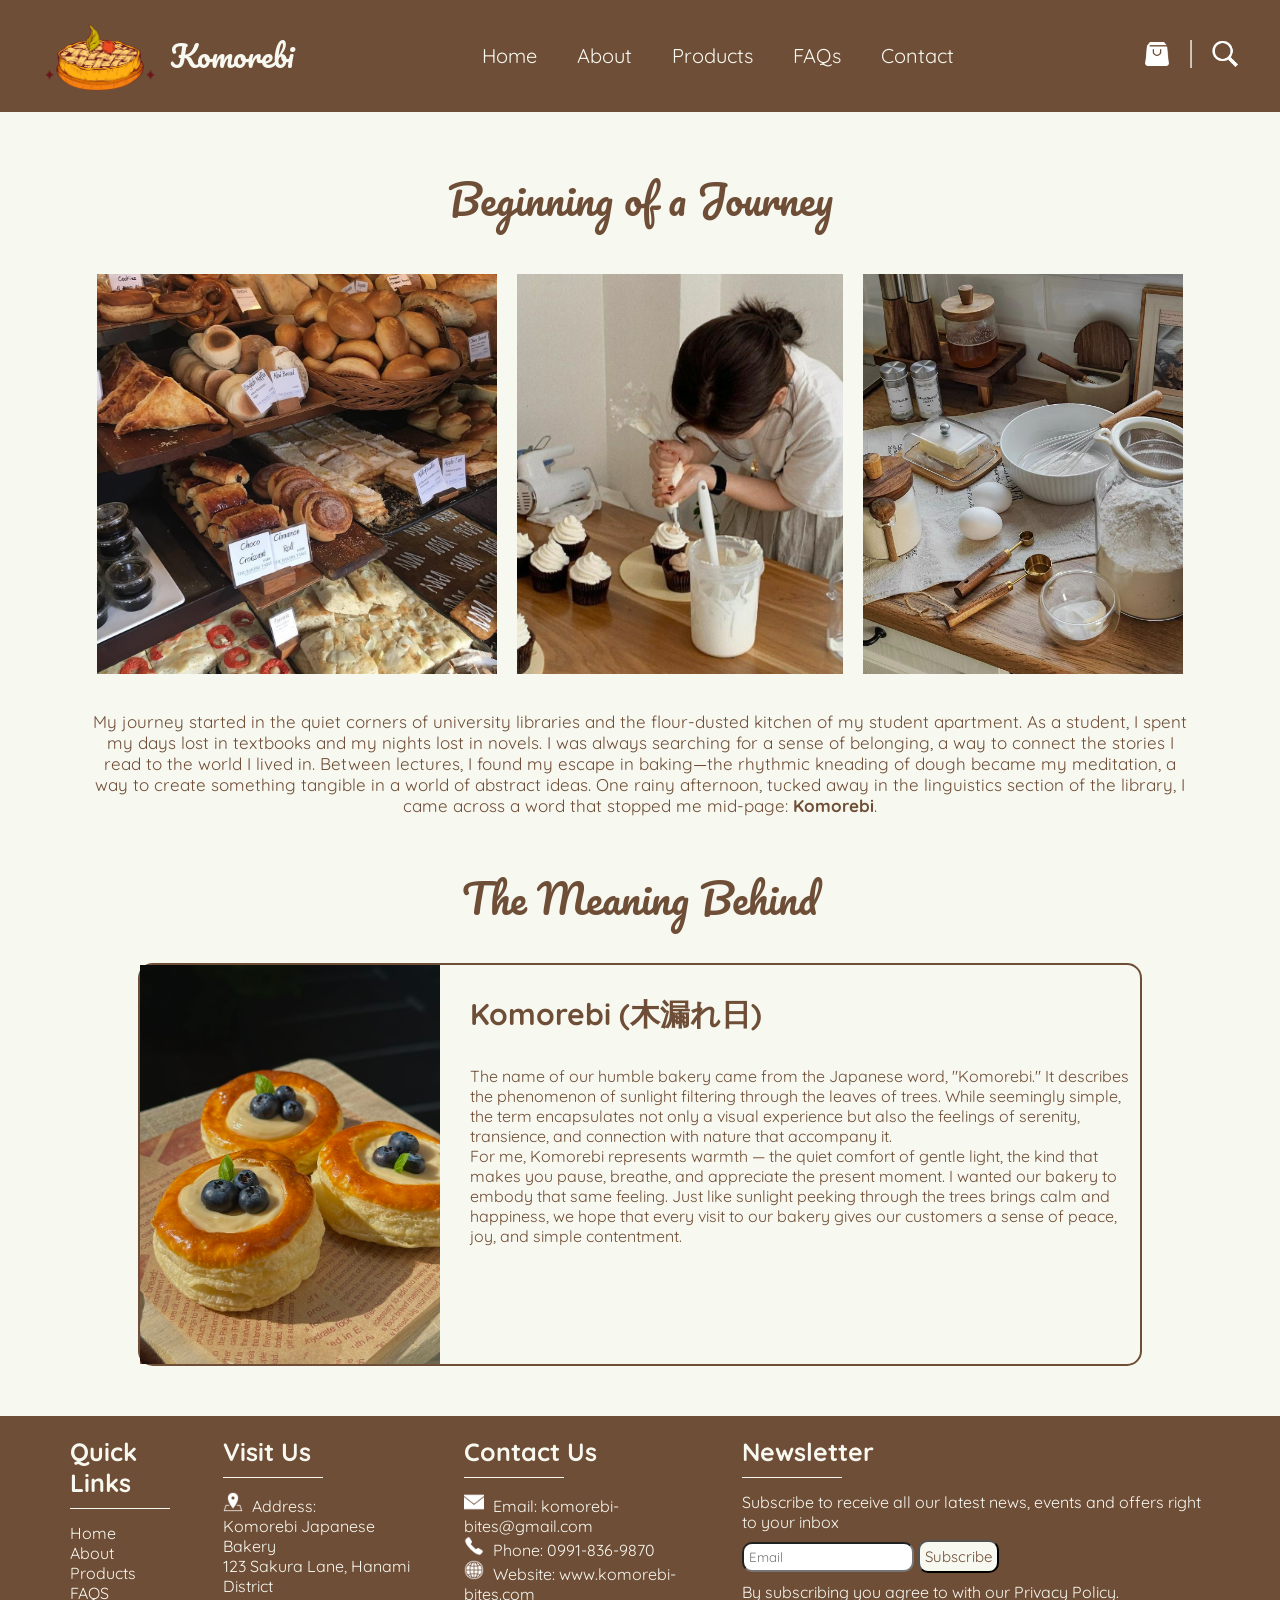
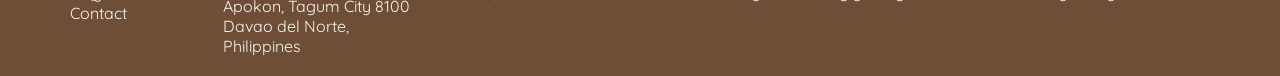
==== about.html @ 3575e992 "yeyyy finally done with this business website!" ====
<!DOCTYPE html>

<html>

<head>
<title>Komorebi | About </title>

<meta name="viewport" content="width=device-width initial-scale=1.0">

<link rel="icon" type="image/x-icon" href="img/pie.png">
<link rel="stylesheet" href="about.css">

<link rel="preconnect" href="https://fonts.googleapis.com">
<link rel="preconnect" href="https://fonts.gstatic.com" crossorigin>
<link href="https://fonts.googleapis.com/css2?family=Pacifico&display=swap" rel="stylesheet">
<link rel="preconnect" href="https://fonts.googleapis.com">
<link rel="preconnect" href="https://fonts.gstatic.com" crossorigin>
<link href="https://fonts.googleapis.com/css2?family=Pacifico&family=Quicksand:wght@300..700&display=swap" rel="stylesheet">
</head>

<body>
<header>

<div class="logo-container">
<img src="img/pie.png" alt="Komorebi logo" id="komorebi">
<a href="index.html"><h1 class="title">Komorebi</h1></a>
</div>

<input type="checkbox" id="menu-toggle">

<label for="menu-toggle" class="hamburger">&#9776;</label>

<nav>
<a href="index.html" class="navtxt">Home</a>
<a href="about.html" class="navtxt">About</a>
<a href="products.html" class="navtxt">Products</a>
<a href="faqs.html" class="navtxt">FAQs</a>
<a href="contact.html" class="navtxt">Contact</a>
</nav>

<div class="right-hero">
<a href="products.html">
<img src="img/shopping-bag.png" alt="shopping bag" class="icon">
</a>

<img src="img/line.png" alt="line" class="icon">

<a href="#">
<img src="img/search.png" alt="shopping bag" class="icon">
</a>

</div>
</header>

<section id="beginning">
<h2 class="content-title">Beginning of a Journey</h2>

<div class="image-carousel">
<img src="img/about1.jpg" alt="blueberry cake" class="slide-img">
<img src="img/about2.jpg" alt="blueberry cake" class="slide-img">
<img src="img/about3.jpg" alt="blueberry cake" class="slide-img">
</div>

<article id="story">
<p class="story-text"> 
My journey started in the quiet corners of university libraries and the flour-dusted kitchen of my student apartment.
As a student, I spent my days lost in textbooks and my nights lost in novels. I was always searching for a sense of belonging, a way to connect the stories I read to the world I lived in.
Between lectures, I found my escape in baking—the rhythmic kneading of dough became my meditation, a way to create something tangible in a world of abstract ideas.
One rainy afternoon, tucked away in the linguistics section of the library, I came across a word that stopped me mid-page: <b style="color:#6F4E37">Komorebi</b>.
</p>
</article>

</section>

<section id="meaning">
<h2 class="content-title">The Meaning Behind</h2>

<div class="meaning-container"> 
<img src="img/blueberry.jpg" alt="blueberry cake" class="display-img">
<article class="meaning-info">
<h3 class="content-text">Komorebi (木漏れ日) </h3>
<p class="content-text">
The name of our humble bakery came from the Japanese word, "Komorebi." It describes the phenomenon of sunlight filtering through the leaves of trees. While seemingly simple, the term encapsulates not only a visual experience but also the feelings of serenity, transience, and connection with nature that accompany it.
<br>
For me, Komorebi represents warmth — the quiet comfort of gentle light, the kind that makes you pause, breathe, and appreciate the present moment. I wanted our bakery to embody that same feeling. Just like sunlight peeking through the trees brings calm and happiness, we hope that every visit to our bakery gives our customers a sense of peace, joy, and simple contentment.
</p>
</article>
</div>
</section>

<footer>

<div id="quick-links">
<h4> Quick Links </h4>
<span class="footer-line"></span> <br>
<ul id="links-list">
<li><a href="index.html">Home</a></li>
<li><a href="about.html">About</a></li>
<li><a href="products.html">Products</a></li>
<li><a href="faqs.html">FAQS</a></li>
<li><a href="contact.html">Contact</a></li>
</ul>
</div>

<div id="location">
<h4> Visit Us </h4>
<span class="footer-line"></span> <br>
<img src="img/address.png" alt="address-icon" class="footer-icon">
Address: <br>
Komorebi Japanese Bakery <br>
123 Sakura Lane, Hanami District <br>
Apokon, Tagum City 8100 <br>
Davao del Norte, Philippines <br>
</div>

<div id="contact">
<h4> Contact Us </h4>
<span class="footer-line"></span> <br>
<img src="img/email.png" alt="email-icon" class="footer-icon">
Email: komorebi-bites@gmail.com
<br>
<img src="img/call.png" alt="call-icon" class="footer-icon">
Phone: 0991-836-9870
<br>
<img src="img/web.png" alt="web-icon" class="footer-icon">
Website: www.komorebi-bites.com
</div>

<div id="newsletter">
<h4> Newsletter</h4>
<span class="footer-line"></span> <br>
Subscribe to receive all our latest news, events and offers right to your inbox <br>
<form action="/action_page.php" method="get">
<input type="text" name="email" id="news-text" placeholder="Email">
<input type="submit" value="Subscribe" id="news-button">
<br>
By subscribing you agree to with our Privacy Policy.
</form>
</div>

</footer>


</body>
</html>
---- about.css ----
* {
font-family: 'Quicksand', sans-serif;
color: #F7F8F0;
}

body {
margin: 0;
background-color: #F7F8F0;
}

.logo-container {
display: flex;
align-items: center;
gap: 10px;
}

#komorebi {
width: 100%;
max-width: 120px;
height: auto;
}

.title {
font-size: 30px;
font-weight: normal;
font-family: 'Pacifico', cursive;
margin: 0;
}

.content-title {
font-size: 40px;
font-weight: normal;
font-family: 'Pacifico', cursive;
margin: 0;
color: #6F4E37;
text-align: center;
}


header {
background-color: #6F4E37;
display: flex;
align-items: center;
padding: 20px 40px;
justify-content: space-between;
border-bottom: solid #F7F8F0 2px;
}

#menu-toggle {
display: none;
}

.hamburger {
display: none;
font-size: 30px;
cursor: pointer;
color: #F7F8F0;
}

nav {
display: flex;
justify-content: center;
align-items: center;
gap: 40px;
width: 100%;
flex: 1;
}

.navtxt {
text-decoration: none;
font-size: 20px;
transition: 0.3s;
}

.navtxt:hover {
color: #FFD27F;
transform: translateY(-5px);
}

.icon {
width: 100%;
max-width: 30px;
height: auto;
transition: 0.3s;
}

.icon:hover {
filter: brightness(0) saturate(100%) invert(78%) sepia(31%) saturate(536%) hue-rotate(2deg) brightness(105%) contrast(101%);
transform: translateY(-5px);
}

footer {
background-color: #6F4E37;
display: flex;
align-items: flex-start;
padding: 20px 70px;
justify-content: left;
gap: 40px;
margin-top: 50px;
}

h4 {
font-size: 25px;
margin: 0;
}

#location {
margin-top: 0;
}

.footer-line {
display: inline-block;
width: 100px;
border-top: solid #F7F8F0 1px;
margin-top: 10px;
margin-bottom: 10px;
}

#links-list {
list-style-type: none;
padding: 0;
margin: 0;
text-align: left;
}

a {
text-decoration: none;
transition: transform 0.9s ease;
}

a:hover {
color: #FFD27F;
}

.footer-icon {
width: 100%;
max-width: 20px;
height: auto;
margin-right: 5px;
}

#contact {
align-items: center;
gap: 5px;
}

#news-text {
padding: 5px;
border-radius: 10px;
margin: 10px 0;
} 

#news-button {
background-color: #F7F8F0;
color: #6F4E37;
font-size: 15px;
border-radius: 10px;
cursor: pointer;
transition: transform 0.3s ease;
padding: 5px;
}

#news-button:hover {
background-color: #A67B5B;
color: #F7F8F0;
}

@media(max-width: 768px){

header {
flex-direction: column;
margin: 0;
gap: 30px;
text-align: center;
align-items: center; 
}

nav {
flex-direction: column;
gap: 20px;
text-align: center;
}

.logo-container {
flex-direction: column;
}

.products {
flex-direction: column;
align-items: center;
}

footer {
background-color: #6F4E37;
display: flex;
align-items: center;      
justify-content: center; 
text-align: center;      
padding: 20px 70px;
gap: 40px;
margin-top: 50px;
flex-direction: column;
}

#contact {
display: flex;
align-items: center;
justify-content: center; 
gap: 5px;
flex-direction: column
}

#links-list {
list-style-type: none;
padding: 0;
margin: 0;
text-align: center; 
flex-direction: column;
}

}

#beginning {
margin-top: 50px;
display: flex;
flex-direction: column;
align-items: center;
}

.image-carousel {
display: flex;
align-items: center;
gap: 20px;
margin: auto;
margin-top: 40px;
}

.slide-img {
max-width: 400px;
height:  400px;
object-fit: cover;
display: block;
align-items: center;
transition: 0.3s;
}

.slide-img:hover {
transform: translateY(-5px);
}

#meaning {
margin-top: 10px;
display: flex;
flex-direction: column;
align-items: center;
}

.meaning-container {
max-width: 1000px;
margin: auto;
border: solid #6F4E37 2px;
border-radius: 15px;
gap: 30px;
display: flex;
margin-top: 30px;
transition: 0.3s;
}

.meaning-container:hover {
transform: translateY(-5px);
}

.meaning-info {
flex: 1;
}

.display-img {
max-width: 300px;
height: auto;
}

.content-text {
color: #6F4E37;
}

h3.content-text {
font-size: 30px;
}

#story {
margin: 20px 80px;
max-width: 1100px;
}

.story-text {
font-size: 17px;
color: #6F4E37;
text-align: center;
}

@media(max-width: 768px){

header {
flex-direction: column;
margin: 0;
gap: 30px;
text-align: center;
align-items: center; 
}

.hamburger {
display: block;
}

nav {
display: none;
flex-direction: column;
gap: 20px;
width: 100%;
background-color: #6F4E37;
padding: 20px 0;
}

#menu-toggle:checked ~ nav {
display: flex;
}

.logo-container {
flex-direction: column;
}

#beginning{
flex-direction: column;
}

.slide-img {
width: 400px;
height:  400px;
object-fit: cover;
display: block;
align-items: center;
transition: 0.3s;
}

.image-carousel {
flex-direction: column;
gap: 20px;
}

#meaning {
flex-direction: column
}

.meaning-container {
flex-direction: column;
gap: 10px;
align-items: center;
padding: 15px;
text-align: justify;
}

h3.content-text {
text-align: center;
}


footer {
background-color: #6F4E37;
display: flex;
align-items: center;      
justify-content: center; 
text-align: center;      
padding: 20px 70px;
gap: 40px;
margin-top: 50px;
flex-direction: column;
}

#contact {
display: flex;
align-items: center;
justify-content: center; 
gap: 5px;
flex-direction: column
}

#links-list {
list-style-type: none;
padding: 0;
margin: 0;
text-align: center; 
flex-direction: column;
}

}
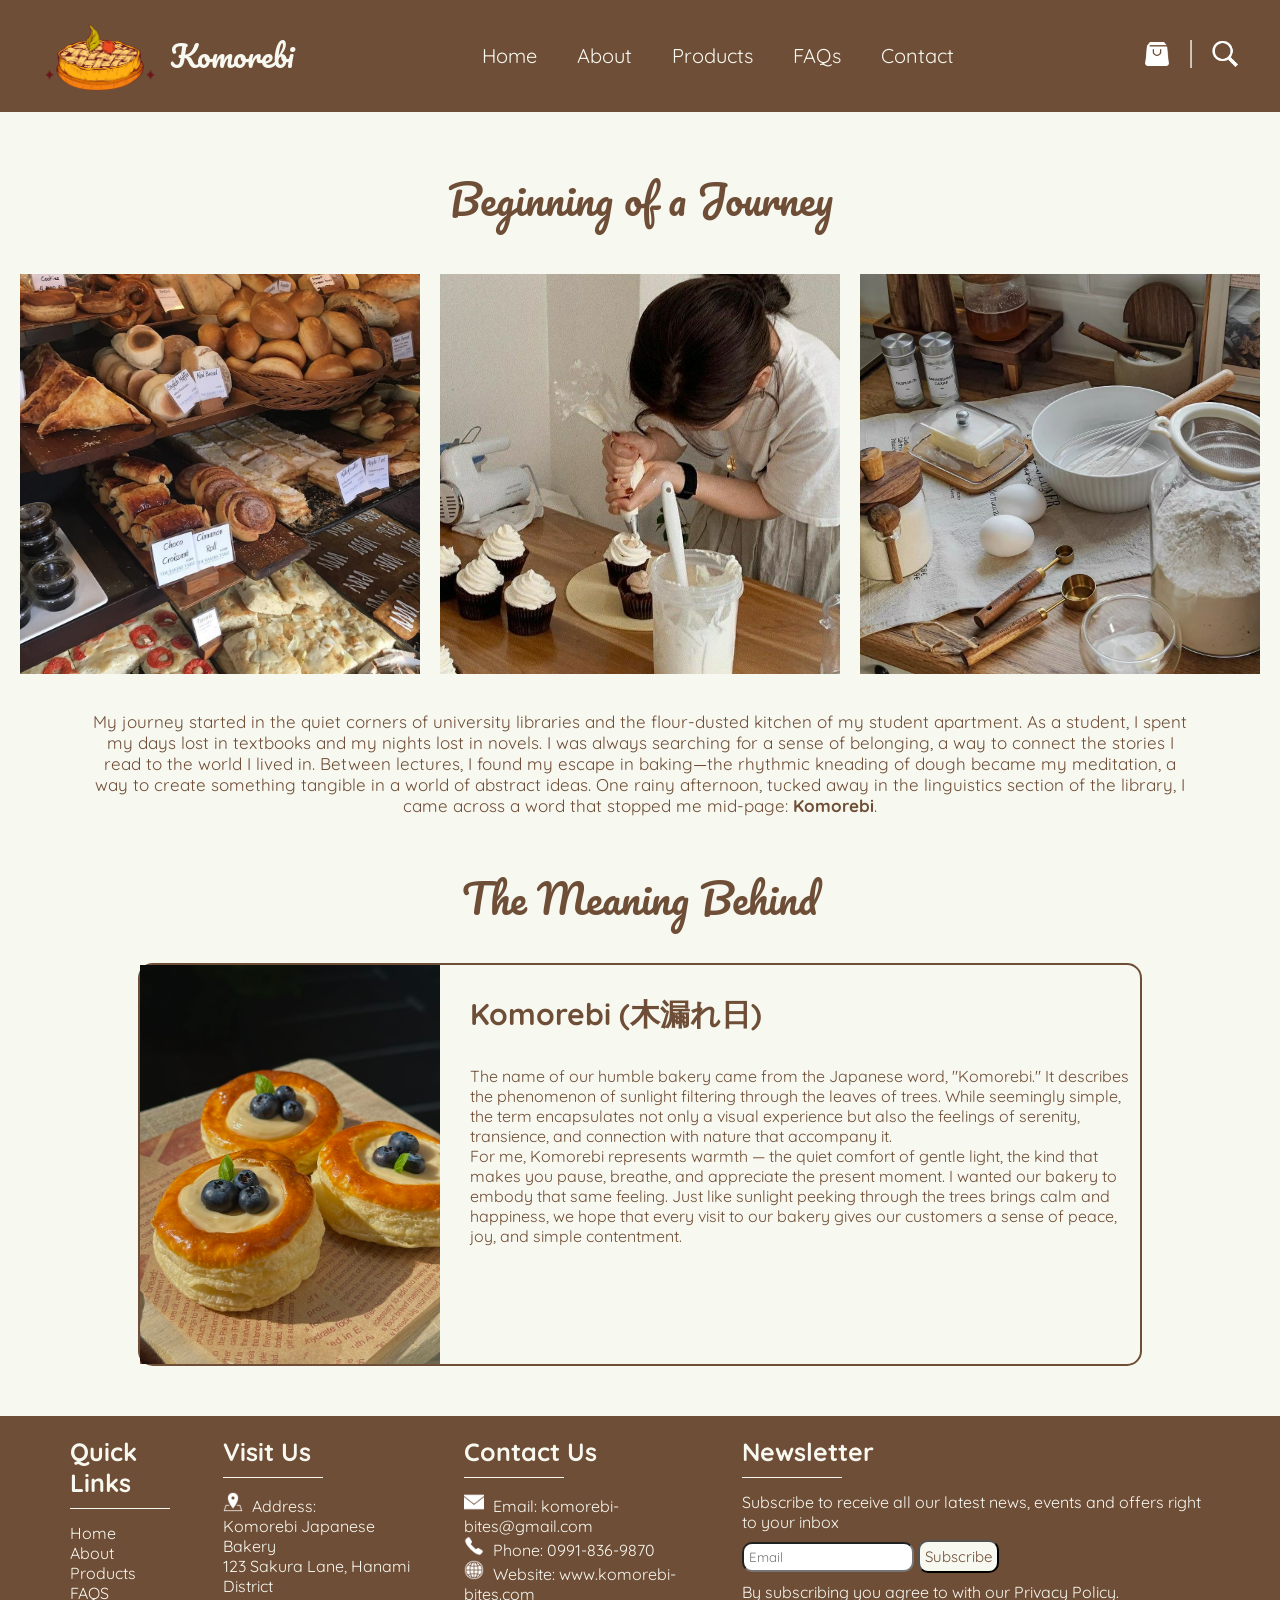
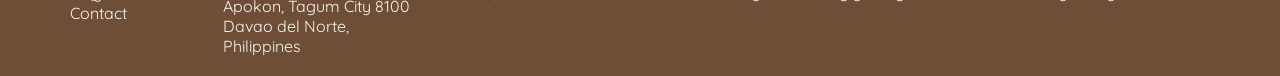
==== commit 54692b27: "><" ====
--- a/about.html
+++ b/about.html
@@ -57,8 +57,8 @@
 
 <div class="image-carousel">
 <img src="img/about1.jpg" alt="blueberry cake" class="slide-img">
-<img src="img/about2.jpg" alt="blueberry cake" class="slide-img">
-<img src="img/about3.jpg" alt="blueberry cake" class="slide-img">
+<img src="img/about2.jpg" alt="limerence" class="slide-img">
+<img src="img/about3.jpg" alt="aesthetic" class="slide-img">
 </div>
 
 <article id="story">
--- a/about.css
+++ b/about.css
@@ -234,14 +234,15 @@
 gap: 20px;
 margin: auto;
 margin-top: 40px;
+flex-wrap: wrap;
 }
 
 .slide-img {
+width: 100%;
 max-width: 400px;
-height:  400px;
+aspect-ratio: 1 / 1;  
 object-fit: cover;
 display: block;
-align-items: center;
 transition: 0.3s;
 }
 
@@ -322,6 +323,10 @@
 padding: 20px 0;
 }
 
+.content-title {
+font-size: 35px;
+}
+
 #menu-toggle:checked ~ nav {
 display: flex;
 }
@@ -332,15 +337,6 @@
 
 #beginning{
 flex-direction: column;
-}
-
-.slide-img {
-width: 400px;
-height:  400px;
-object-fit: cover;
-display: block;
-align-items: center;
-transition: 0.3s;
 }
 
 .image-carousel {
